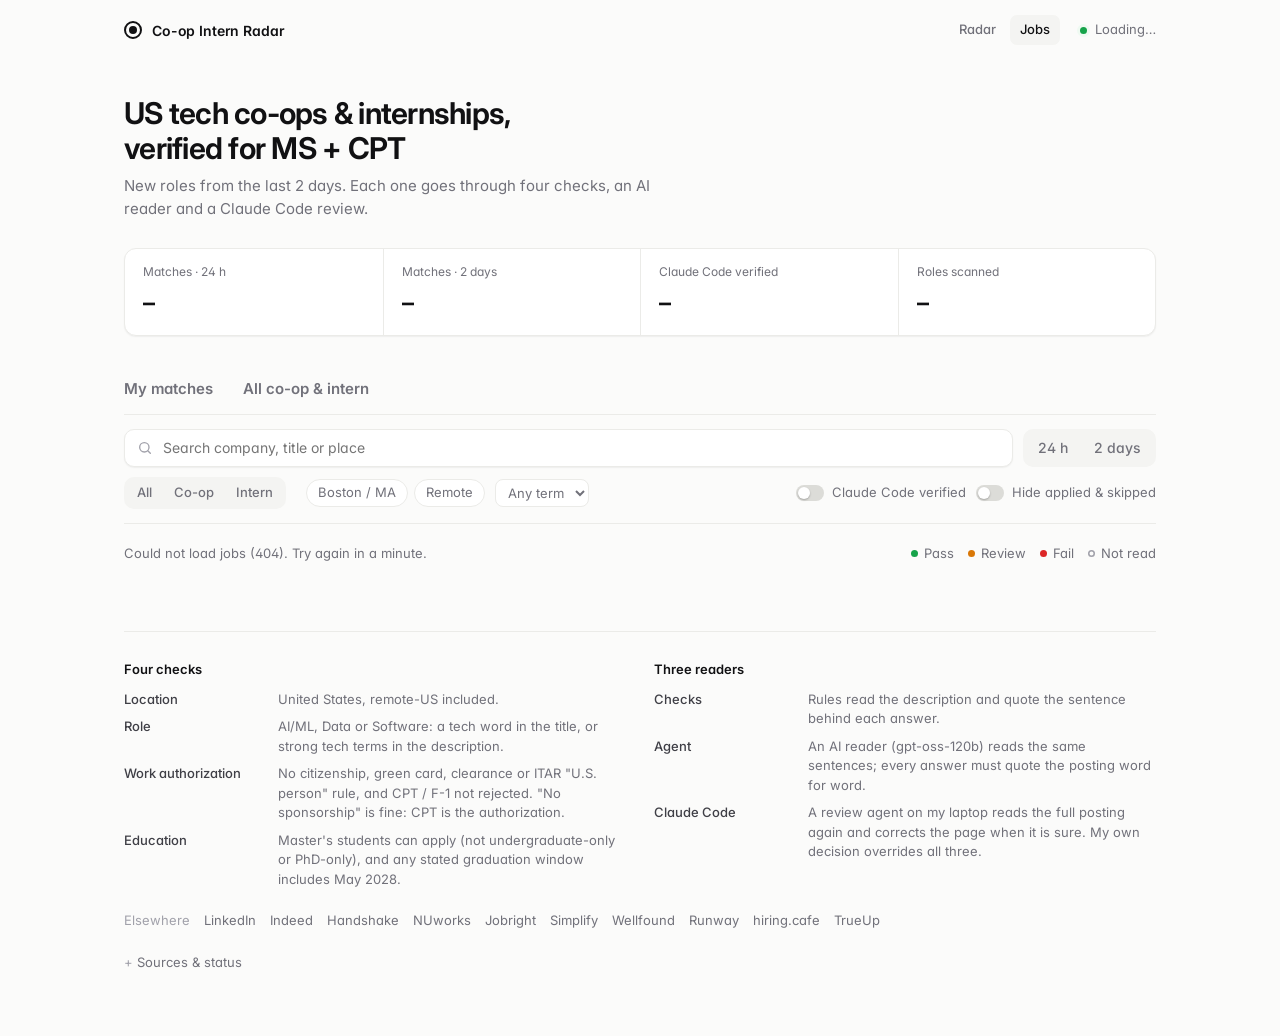
==== site/jobs.html @ db8175dd "Radar home page: the last 24 hours on a radar (angle = how long ago, ring = how far it got), live sw" ====
<!doctype html>
<html lang="en">
<head>
<meta charset="utf-8">
<meta name="viewport" content="width=device-width, initial-scale=1">
<title>Jobs · Co-op Intern Radar</title>
<meta name="description" content="New US tech co-ops and internships, checked for a master's student on CPT and verified by a Claude Code review agent.">
<link rel="preconnect" href="https://fonts.googleapis.com">
<link rel="preconnect" href="https://fonts.gstatic.com" crossorigin>
<link rel="stylesheet" href="https://fonts.googleapis.com/css2?family=Inter:wght@400;500;600;700&display=swap">
<link rel="stylesheet" href="style.css">
</head>
<body>
<div class="wrap">
  <header class="nav">
    <a class="logo" href="./"><span class="mark" aria-hidden="true"></span>Co-op Intern Radar</a>
    <nav class="navlinks" aria-label="Pages"><a href="./">Radar</a><a href="jobs.html" aria-current="page">Jobs</a></nav>
    <div class="live"><i></i><span id="supd">Loading…</span></div>
  </header>

  <section class="hero">
    <h1>US tech co-ops &amp; internships, verified for MS&nbsp;+&nbsp;CPT</h1>
    <p class="sub">New roles from the last 2 days. Each one goes through four checks, an AI reader and a Claude&nbsp;Code review.</p>
    <dl class="kpis">
      <div><dt>Matches · 24 h</dt><dd id="k24">–</dd></div>
      <div><dt>Matches · 2 days</dt><dd id="k48">–</dd></div>
      <div><dt>Claude Code verified</dt><dd id="kcc">–</dd></div>
      <div><dt>Roles scanned</dt><dd id="kall">–</dd></div>
    </dl>
    <ol class="funnel" id="funnel" aria-label="How the list is narrowed"></ol>
  </section>

  <div class="tabs" id="view" role="tablist" aria-label="View">
    <button data-v="match" role="tab">My matches<span id="vmatch"></span></button>
    <button data-v="all" role="tab">All co-op &amp; intern<span id="vall"></span></button>
  </div>

  <section class="toolbar" aria-label="Filters">
    <div class="row">
      <label class="search">
        <svg viewBox="0 0 24 24" aria-hidden="true"><circle cx="11" cy="11" r="7"/><path d="m20 20-3.5-3.5"/></svg>
        <input id="q" type="search" placeholder="Search company, title or place" aria-label="Search">
      </label>
      <div class="seg" id="win" role="group" aria-label="Time window">
        <button data-v="1">24 h</button><button data-v="2">2 days</button>
      </div>
    </div>
    <div class="row filters">
      <div class="seg sm" id="kind" role="group" aria-label="Type">
        <button data-v="all">All</button><button data-v="co-op">Co-op</button><button data-v="intern">Intern</button>
      </div>
      <div class="chips" id="fields" aria-label="Field"></div>
      <div class="chips" id="places" aria-label="Location"><button data-v="Boston/MA">Boston / MA</button><button data-v="Remote">Remote</button></div>
      <select id="term" aria-label="Term"><option value="">Any term</option></select>
      <span class="grow"></span>
      <label class="toggle"><input type="checkbox" id="ccOnly"><span></span>Claude Code verified</label>
      <label class="toggle"><input type="checkbox" id="hideDone"><span></span>Hide applied &amp; skipped</label>
    </div>
  </section>

  <main>
    <div class="listhead">
      <p id="count"></p>
      <p class="legend">
        <span><i class="dot ok"></i>Pass</span><span><i class="dot warn"></i>Review</span><span><i class="dot bad"></i>Fail</span><span><i class="dot none"></i>Not read</span>
      </p>
    </div>
    <ol class="jobs" id="jobs"></ol>
    <p class="empty" id="empty" hidden>No roles match these filters.</p>
  </main>

  <footer class="foot">
    <section class="how" aria-label="How roles are checked">
      <div>
        <h3>Four checks</h3>
        <dl>
          <dt>Location</dt><dd>United States, remote-US included.</dd>
          <dt>Role</dt><dd>AI/ML, Data or Software: a tech word in the title, or strong tech terms in the description.</dd>
          <dt>Work authorization</dt><dd>No citizenship, green card, clearance or ITAR "U.S. person" rule, and CPT / F-1 not rejected. "No sponsorship" is fine: CPT is the authorization.</dd>
          <dt>Education</dt><dd>Master's students can apply (not undergraduate-only or PhD-only), and any stated graduation window includes May 2028.</dd>
        </dl>
      </div>
      <div>
        <h3>Three readers</h3>
        <dl>
          <dt>Checks</dt><dd>Rules read the description and quote the sentence behind each answer.</dd>
          <dt>Agent</dt><dd>An AI reader (gpt-oss-120b) reads the same sentences; every answer must quote the posting word for word.</dd>
          <dt>Claude Code</dt><dd>A review agent on my laptop reads the full posting again and corrects the page when it is sure. My own decision overrides all three.</dd>
        </dl>
      </div>
    </section>
    <nav class="elsewhere" aria-label="Search other sites">
      <span>Elsewhere</span>
      <a href="https://www.linkedin.com/jobs/search/?keywords=co-op%20OR%20intern&location=United%20States&f_TPR=r86400&f_E=1&sortBy=DD" target="_blank" rel="noopener">LinkedIn</a>
      <a href="https://www.indeed.com/jobs?q=co-op+OR+intern&l=United+States&fromage=1&sort=date" target="_blank" rel="noopener">Indeed</a>
      <a href="https://app.joinhandshake.com/login?school=northeastern" target="_blank" rel="noopener">Handshake</a>
      <a href="https://northeastern-csm.symplicity.com/students/" target="_blank" rel="noopener">NUworks</a>
      <a href="https://jobright.ai/jobs" target="_blank" rel="noopener">Jobright</a>
      <a href="https://simplify.jobs/jobs?experience=Internship" target="_blank" rel="noopener">Simplify</a>
      <a href="https://wellfound.com/jobs" target="_blank" rel="noopener">Wellfound</a>
      <a href="https://app.joinrunway.io/" target="_blank" rel="noopener">Runway</a>
      <a href="https://hiring.cafe/" target="_blank" rel="noopener">hiring.cafe</a>
      <a href="https://www.trueup.io/internships" target="_blank" rel="noopener">TrueUp</a>
    </nav>
    <details>
      <summary>Sources &amp; status</summary>
      <p id="health" class="health"></p>
      <p class="health">Lists: <a href="https://github.com/SimplifyJobs/Summer2027-Internships">SimplifyJobs</a>, <a href="https://github.com/vanshb03/Summer2027-Internships">vanshb03</a> (every 30 min). Company boards: Greenhouse, Lever, Ashby, SmartRecruiters, Workday, Oracle Cloud (every ~3 h). Save / Applied / Skip stay in this browser. <a href="https://github.com/dheepakkaran/coop-intern-radar">Code</a></p>
    </details>
  </footer>
</div>
<script src="app.js"></script>
</body>
</html>
---- site/style.css ----
/* Co-op Intern Radar: one neutral palette, one accent per meaning.
   green = passes · amber = needs a look · red = fails · clay = Claude Code */
:root {
  --bg: #fbfbfa;
  --panel: #ffffff;
  --fg: #111113;
  --fg2: #3f3f46;
  --muted: #71717a;
  --faint: #a1a1aa;
  --line: #ebebe8;
  --line2: #dcdcd8;
  --soft: #f4f4f2;
  --ink: #111113;
  --on-ink: #ffffff;
  --ok: #16a34a;
  --ok-bg: #effaf2;
  --warn: #d97706;
  --warn-bg: #fff7ea;
  --bad: #dc2626;
  --bad-bg: #fdf0f0;
  --cc: #c2410c;
  --cc-bg: #fdf1ea;
  --radius: 10px;
  --shadow: 0 1px 2px rgb(16 16 20 / .04), 0 1px 1px rgb(16 16 20 / .02);
  color-scheme: light;
}
@media (prefers-color-scheme: dark) {
  :root:not([data-theme="light"]) {
    --bg: #0b0b0c; --panel: #131315; --fg: #f4f4f5; --fg2: #d4d4d8; --muted: #a1a1aa; --faint: #6b6b74;
    --line: #232327; --line2: #2e2e33; --soft: #1a1a1d; --ink: #f4f4f5; --on-ink: #0b0b0c;
    --ok: #4ade80; --ok-bg: #0f2216; --warn: #fbbf24; --warn-bg: #261d09; --bad: #f87171; --bad-bg: #2a1212;
    --cc: #fb923c; --cc-bg: #2a170c; --shadow: none; color-scheme: dark;
  }
}
:root[data-theme="dark"] {
  --bg: #0b0b0c; --panel: #131315; --fg: #f4f4f5; --fg2: #d4d4d8; --muted: #a1a1aa; --faint: #6b6b74;
  --line: #232327; --line2: #2e2e33; --soft: #1a1a1d; --ink: #f4f4f5; --on-ink: #0b0b0c;
  --ok: #4ade80; --ok-bg: #0f2216; --warn: #fbbf24; --warn-bg: #261d09; --bad: #f87171; --bad-bg: #2a1212;
  --cc: #fb923c; --cc-bg: #2a170c; --shadow: none; color-scheme: dark;
}

* { box-sizing: border-box; }
html { -webkit-text-size-adjust: 100%; }
body {
  margin: 0; background: var(--bg); color: var(--fg);
  font: 14px/1.5 Inter, ui-sans-serif, system-ui, -apple-system, "Segoe UI", Roboto, sans-serif;
  font-feature-settings: "cv11", "ss01"; -webkit-font-smoothing: antialiased;
}
a { color: inherit; }
button, input, select { font: inherit; color: inherit; }
button { cursor: pointer; }
:focus-visible { outline: 2px solid var(--faint); outline-offset: 2px; border-radius: 6px; }
.wrap { max-width: 1080px; margin: 0 auto; padding: 0 24px; }

/* nav */
.nav { display: flex; justify-content: space-between; align-items: center; height: 60px; }
.navlinks { display: flex; gap: 4px; margin-left: auto; margin-right: 20px; }
.navlinks a { text-decoration: none; color: var(--muted); font-size: 13px; font-weight: 500; padding: 5px 10px; border-radius: 7px; }
.navlinks a:hover { color: var(--fg); background: var(--soft); }
.navlinks a[aria-current="page"] { color: var(--fg); background: var(--soft); }
.logo { text-decoration: none; white-space: nowrap; display: inline-flex; align-items: center; gap: 10px; font-weight: 600; letter-spacing: -0.01em; }
.mark { width: 18px; height: 18px; border-radius: 50%; border: 2px solid var(--ink); position: relative; }
.mark::after { content: ""; position: absolute; inset: 3px; border-radius: 50%; background: var(--ink); }
.live { display: inline-flex; align-items: center; gap: 8px; font-size: 13px; color: var(--muted); }
.live i { width: 7px; height: 7px; border-radius: 50%; background: var(--ok); box-shadow: 0 0 0 3px var(--ok-bg); }
.live.stale i { background: var(--warn); box-shadow: 0 0 0 3px var(--warn-bg); }

/* hero */
.hero { padding: 36px 0 28px; }
h1 { margin: 0; font-size: 30px; line-height: 1.15; letter-spacing: -0.025em; font-weight: 650; max-width: 24ch; }
.sub { margin: 10px 0 0; color: var(--muted); font-size: 15px; max-width: 60ch; }
.kpis { display: grid; grid-template-columns: repeat(4, 1fr); margin: 28px 0 0; border: 1px solid var(--line);
  border-radius: 12px; background: var(--panel); box-shadow: var(--shadow); overflow: hidden; }
.kpis div { padding: 14px 18px; border-left: 1px solid var(--line); }
.kpis div:first-child { border-left: 0; }
.kpis dt { font-size: 12px; color: var(--muted); }
.kpis dd { margin: 4px 0 0; font-size: 24px; font-weight: 650; letter-spacing: -0.02em; font-variant-numeric: tabular-nums; }
.kpis dd small { font-size: 13px; font-weight: 500; color: var(--muted); margin-left: 6px; letter-spacing: 0; }
.funnel { list-style: none; display: flex; flex-wrap: wrap; align-items: center; gap: 6px 0; margin: 14px 0 0; padding: 0;
  font-size: 13px; color: var(--muted); }
.funnel li { display: inline-flex; align-items: center; }
.funnel li + li::before { content: ""; width: 18px; height: 1px; background: var(--line2); margin: 0 10px; }
.funnel b { color: var(--fg); font-weight: 600; margin-right: 5px; font-variant-numeric: tabular-nums; }

/* tabs + toolbar */
.tabs { display: flex; gap: 24px; border-bottom: 1px solid var(--line); }
.tabs button { border: 0; background: none; padding: 0 0 12px; margin-bottom: -1px; color: var(--muted); font-weight: 600;
  font-size: 15px; border-bottom: 2px solid transparent; }
.tabs button.on { color: var(--fg); border-bottom-color: var(--ink); }
.tabs button span { font-weight: 500; color: var(--faint); margin-left: 6px; font-variant-numeric: tabular-nums; }
.toolbar { position: sticky; top: 0; z-index: 5; background: var(--bg);
 
  padding: 14px 0; border-bottom: 1px solid var(--line); display: grid; gap: 10px; }
.row { display: flex; gap: 10px; align-items: center; flex-wrap: wrap; }
.grow { flex: 1; }
.search { flex: 1; min-width: 200px; display: flex; align-items: center; gap: 8px; height: 38px; padding: 0 12px;
  background: var(--panel); border: 1px solid var(--line); border-radius: var(--radius); box-shadow: var(--shadow); }
.search:focus-within { border-color: var(--line2); }
.search svg { width: 16px; height: 16px; fill: none; stroke: var(--faint); stroke-width: 2; stroke-linecap: round; flex: none; }
.search input { flex: 1; min-width: 0; border: 0; outline: 0; background: transparent; height: 100%; }
.seg { display: inline-flex; padding: 3px; gap: 2px; background: var(--soft); border-radius: var(--radius); flex: none; }
.seg button { border: 0; background: transparent; padding: 0 12px; height: 32px; border-radius: 7px; color: var(--muted); font-weight: 500; }
.seg.sm button { height: 26px; padding: 0 10px; font-size: 13px; }
.seg button.on { background: var(--panel); color: var(--fg); box-shadow: 0 1px 2px rgb(0 0 0 / .08), 0 0 0 1px var(--line); }
.chips { display: flex; gap: 6px; flex-wrap: wrap; }
.chips button { height: 28px; padding: 0 11px; border: 1px solid var(--line); background: var(--panel); border-radius: 999px; color: var(--muted); font-size: 13px; }
.chips button:hover { color: var(--fg); border-color: var(--line2); }
.chips button.on { background: var(--ink); color: var(--on-ink); border-color: var(--ink); }
select { height: 28px; padding: 0 8px; border: 1px solid var(--line); border-radius: 8px; background: var(--panel); font-size: 13px; color: var(--muted); }
.toggle { display: inline-flex; align-items: center; gap: 8px; font-size: 13px; color: var(--muted); cursor: pointer; position: relative; white-space: nowrap; }
.toggle input { position: absolute; opacity: 0; width: 1px; height: 1px; }
.toggle span { width: 28px; height: 16px; border-radius: 999px; background: var(--line2); position: relative; transition: background .15s; flex: none; }
.toggle span::after { content: ""; position: absolute; top: 2px; left: 2px; width: 12px; height: 12px; border-radius: 50%; background: #fff; transition: transform .15s; box-shadow: 0 1px 2px rgb(0 0 0 / .25); }
.toggle input:checked + span { background: var(--ink); }
.toggle input:checked + span::after { transform: translateX(12px); background: var(--on-ink); }
.toggle input:focus-visible + span { outline: 2px solid var(--faint); outline-offset: 2px; }

/* list */
.listhead { display: flex; justify-content: space-between; align-items: center; gap: 12px; flex-wrap: wrap; margin: 20px 0 12px; }
.listhead p { margin: 0; color: var(--muted); font-size: 13px; }
.legend { display: flex; gap: 14px; flex-wrap: wrap; }
.legend span { display: inline-flex; align-items: center; gap: 6px; }
.dot { width: 7px; height: 7px; border-radius: 50%; display: inline-block; flex: none; }
.dot.ok { background: var(--ok); }
.dot.warn { background: var(--warn); }
.dot.bad { background: var(--bad); }
.dot.none { background: transparent; box-shadow: inset 0 0 0 1.5px var(--faint); }
.jobs { list-style: none; margin: 0; padding: 0; display: grid; gap: 10px; }

.job { background: var(--panel); border: 1px solid var(--line); border-radius: 14px; padding: 18px 20px 14px;
  box-shadow: var(--shadow); transition: border-color .15s; min-width: 0; }
.job:hover { border-color: var(--line2); }
.job.done { opacity: .5; }
.jh { display: flex; justify-content: space-between; gap: 16px; align-items: flex-start; }
.jh > div { min-width: 0; }
.co { display: flex; align-items: center; gap: 8px; flex-wrap: wrap; font-size: 13px; color: var(--muted); }
.co b { color: var(--fg2); font-weight: 600; }
.age { color: var(--faint); font-variant-numeric: tabular-nums; }
.age.fresh { color: var(--ok); font-weight: 600; }
.kind { font-size: 11px; font-weight: 600; letter-spacing: .02em; padding: 1px 7px; border-radius: 5px; background: var(--soft); color: var(--fg2); }
.kind.coop { background: var(--ink); color: var(--on-ink); }
.title { display: block; margin: 3px 0 4px; font-size: 16px; font-weight: 600; letter-spacing: -0.01em; text-decoration: none; line-height: 1.35; overflow-wrap: anywhere; }
.title:hover { text-decoration: underline; text-underline-offset: 3px; text-decoration-color: var(--faint); }
.jmeta { font-size: 13px; color: var(--muted); overflow-wrap: anywhere; }
.jmeta span + span::before { content: "·"; margin: 0 7px; color: var(--faint); }

.status { flex: none; font-size: 12px; font-weight: 600; padding: 3px 10px; border-radius: 999px; white-space: nowrap; max-width: 42ch; overflow: hidden; text-overflow: ellipsis; }
.status.ok { color: var(--ok); background: var(--ok-bg); }
.status.warn { color: var(--warn); background: var(--warn-bg); }
.status.no { color: var(--muted); background: var(--soft); font-weight: 500; }

/* the four checks */
.cats { display: grid; grid-template-columns: repeat(4, minmax(0, 1fr)); gap: 8px; margin-top: 14px; }
.cat { display: flex; align-items: center; gap: 8px; padding: 8px 10px; border-radius: 9px; background: var(--soft); min-width: 0; }
.cat .dot { width: 8px; height: 8px; }
.cat b { font-size: 12px; font-weight: 600; color: var(--fg2); white-space: nowrap; }
.cat em { font-style: normal; font-size: 12px; color: var(--muted); white-space: nowrap; overflow: hidden; text-overflow: ellipsis; margin-left: auto; padding-left: 6px; }

/* verification trail */
.jf { display: flex; justify-content: space-between; align-items: center; gap: 10px 16px; margin-top: 12px; flex-wrap: wrap; }
.trail { display: flex; align-items: center; flex-wrap: wrap; gap: 4px 0; }
.vt { display: inline-flex; align-items: center; gap: 5px; height: 24px; padding: 0 9px; border-radius: 999px; font-size: 12px; font-weight: 500;
  color: var(--faint); border: 1px dashed var(--line2); white-space: nowrap; }
.vt svg { width: 12px; height: 12px; fill: none; stroke: currentColor; stroke-width: 2.4; stroke-linecap: round; stroke-linejoin: round; }
.vt.on { color: var(--ok); border: 1px solid transparent; background: var(--ok-bg); }
.vt.cc.on { color: var(--cc); background: var(--cc-bg); }
.vt.tried { color: var(--warn); background: var(--warn-bg); border: 1px solid transparent; }
.vt.you { color: var(--on-ink); background: var(--ink); border: 1px solid transparent; }
.vsep { width: 12px; height: 1px; background: var(--line2); }
.acts { display: flex; gap: 2px; align-items: center; }
.acts button { border: 0; background: transparent; padding: 0 10px; height: 28px; border-radius: 7px; color: var(--muted); font-size: 13px; }
.acts button:hover { background: var(--soft); color: var(--fg); }
.acts button.on { background: var(--ink); color: var(--on-ink); }
.acts .more { display: inline-flex; align-items: center; gap: 5px; }
.more svg { width: 12px; height: 12px; fill: none; stroke: currentColor; stroke-width: 2.2; transition: transform .15s; }
.job.open .more svg { transform: rotate(180deg); }
.acts .sep { width: 1px; height: 16px; background: var(--line); margin: 0 4px; }

/* details */
.detail { display: none; margin-top: 14px; padding-top: 14px; border-top: 1px solid var(--line); }
.job.open .detail { display: grid; gap: 16px; }
.dgrid { display: grid; grid-template-columns: repeat(2, minmax(0, 1fr)); gap: 16px 28px; }
.dsec h4 { display: flex; align-items: center; gap: 8px; margin: 0 0 6px; font-size: 12px; font-weight: 600; color: var(--fg2); }
.drow { display: grid; grid-template-columns: 130px 1fr; gap: 10px; padding: 6px 0; border-top: 1px solid var(--line); font-size: 13px; }
.drow:first-of-type { border-top: 0; }
.drow b { font-weight: 500; color: var(--muted); display: inline-flex; gap: 7px; align-items: center; align-self: start; line-height: 20px; }
.drow .v { color: var(--fg); }
.drow q { display: block; color: var(--muted); margin-top: 2px; overflow-wrap: anywhere; font-size: 12.5px; }
.readers { display: grid; grid-template-columns: repeat(3, minmax(0, 1fr)); gap: 8px; }
.reader { padding: 10px 12px; border-radius: 9px; border: 1px solid var(--line); font-size: 12.5px; color: var(--muted); }
.reader b { display: flex; align-items: center; gap: 7px; color: var(--fg2); font-size: 12px; margin-bottom: 2px; }
.dfoot { margin: 0; font-size: 12px; color: var(--faint); }

.empty { color: var(--muted); padding: 60px 0; text-align: center; }

/* footer */
.foot { margin: 56px 0 64px; border-top: 1px solid var(--line); padding-top: 28px; display: grid; gap: 22px; }
.how { display: grid; grid-template-columns: repeat(2, minmax(0, 1fr)); gap: 28px; }
.how h3 { margin: 0 0 10px; font-size: 13px; font-weight: 600; }
.how dl { margin: 0; display: grid; grid-template-columns: 140px 1fr; gap: 8px 14px; font-size: 13px; }
.how dt { color: var(--fg2); font-weight: 500; }
.how dd { margin: 0; color: var(--muted); }
.elsewhere { display: flex; flex-wrap: wrap; gap: 6px 14px; font-size: 13px; color: var(--muted); }
.elsewhere span { color: var(--faint); }
.elsewhere a { text-decoration: none; }
.elsewhere a:hover { color: var(--fg); text-decoration: underline; }
details summary { cursor: pointer; font-size: 13px; color: var(--muted); list-style: none; }
details summary::-webkit-details-marker { display: none; }
details summary::before { content: "+ "; color: var(--faint); }
details[open] summary::before { content: "– "; }
.health { margin: 10px 0 0; color: var(--muted); font-size: 13px; }

@media (max-width: 860px) {
  .cats { grid-template-columns: repeat(2, minmax(0, 1fr)); }
  .dgrid, .how { grid-template-columns: 1fr; }
}
@media (max-width: 640px) {
  .wrap { padding: 0 16px; }
  .hero { padding: 20px 0 22px; }
  h1 { font-size: 24px; }
  .kpis { grid-template-columns: repeat(2, 1fr); }
  .kpis div:nth-child(3) { border-left: 0; }
  .kpis div:nth-child(n+3) { border-top: 1px solid var(--line); }
  .kpis dd { font-size: 20px; }
  .toolbar { position: static; }
  .job { padding: 16px 16px 12px; }
  .jh { flex-direction: column; gap: 8px; }
  .status { max-width: 100%; }
  .cat em { display: none; }
  .drow { grid-template-columns: 1fr; gap: 2px; }
  .readers { grid-template-columns: 1fr; }
  .how dl { grid-template-columns: 1fr; gap: 2px; }
  .how dd { margin-bottom: 8px; }
  .funnel { gap: 4px 16px; }
  .funnel li + li::before { display: none; }
  .live { font-size: 12px; }
  .live .cc-ago { display: none; }
  .navlinks { margin-right: 8px; }
  .navlinks a { padding: 5px 7px; }
  .live span { display: none; }
}
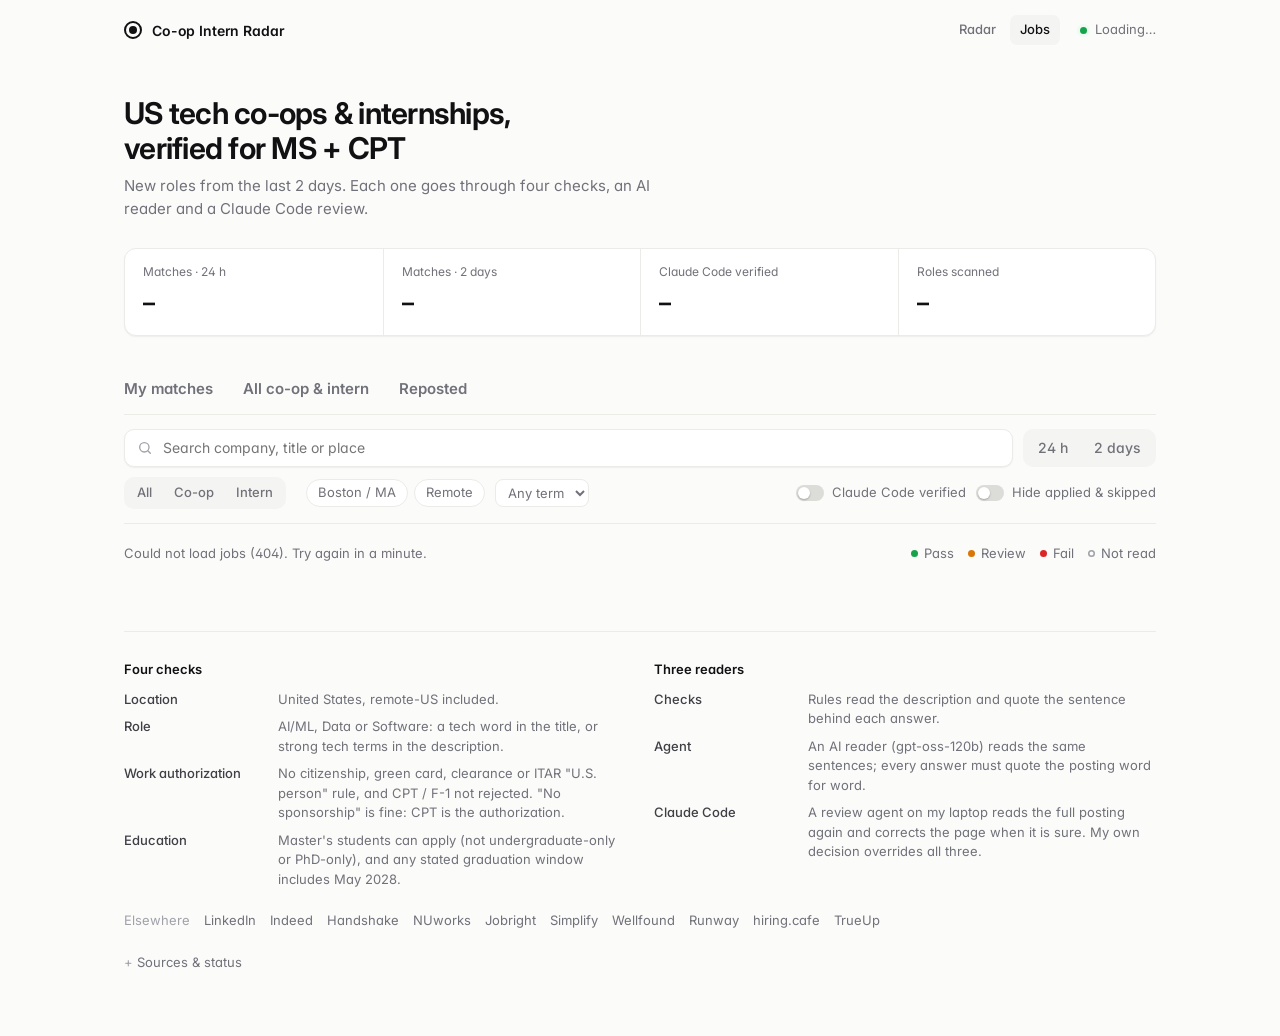
==== commit 5bcca874: "Reposts get their own tab; the 24 h view is fresh jobs only. UltiPro postings give their posted date" ====
--- a/site/jobs.html
+++ b/site/jobs.html
@@ -33,6 +33,7 @@
   <div class="tabs" id="view" role="tablist" aria-label="View">
     <button data-v="match" role="tab">My matches<span id="vmatch"></span></button>
     <button data-v="all" role="tab">All co-op &amp; intern<span id="vall"></span></button>
+    <button data-v="repost" role="tab" title="Matches that showed up again in the window but were first posted earlier">Reposted<span id="vrepost"></span></button>
   </div>
 
   <section class="toolbar" aria-label="Filters">
@@ -105,7 +106,7 @@
     <details>
       <summary>Sources &amp; status</summary>
       <p id="health" class="health"></p>
-      <p class="health">Lists: <a href="https://github.com/SimplifyJobs/Summer2027-Internships">SimplifyJobs</a>, <a href="https://github.com/vanshb03/Summer2027-Internships">vanshb03</a> (every 30 min). Company boards: Greenhouse, Lever, Ashby, SmartRecruiters, Workday, Oracle Cloud (every ~3 h). Save / Applied / Skip stay in this browser. <a href="https://github.com/dheepakkaran/coop-intern-radar">Code</a></p>
+      <p class="health">Lists: <a href="https://github.com/SimplifyJobs/Summer2027-Internships">SimplifyJobs</a>, <a href="https://github.com/vanshb03/Summer2027-Internships">vanshb03</a> (every 30 min). Company boards: Greenhouse, Lever, Ashby, SmartRecruiters, Workday, Oracle Cloud, plus Amazon, Google and Apple (every 30 min for active boards, ~3 h for quiet ones). Save / Applied / Skip stay in this browser. <a href="https://github.com/dheepakkaran/coop-intern-radar">Code</a></p>
     </details>
   </footer>
 </div>
--- a/site/style.css
+++ b/site/style.css
@@ -239,3 +239,6 @@
   .navlinks a { padding: 5px 7px; }
   .live span { display: none; }
 }
+
+/* a repost: posted earlier, shown again in the window (lives in its own tab) */
+.kind.repost { background: var(--warn-bg, rgb(217 119 6 / .12)); color: var(--warn, #b45309); }
